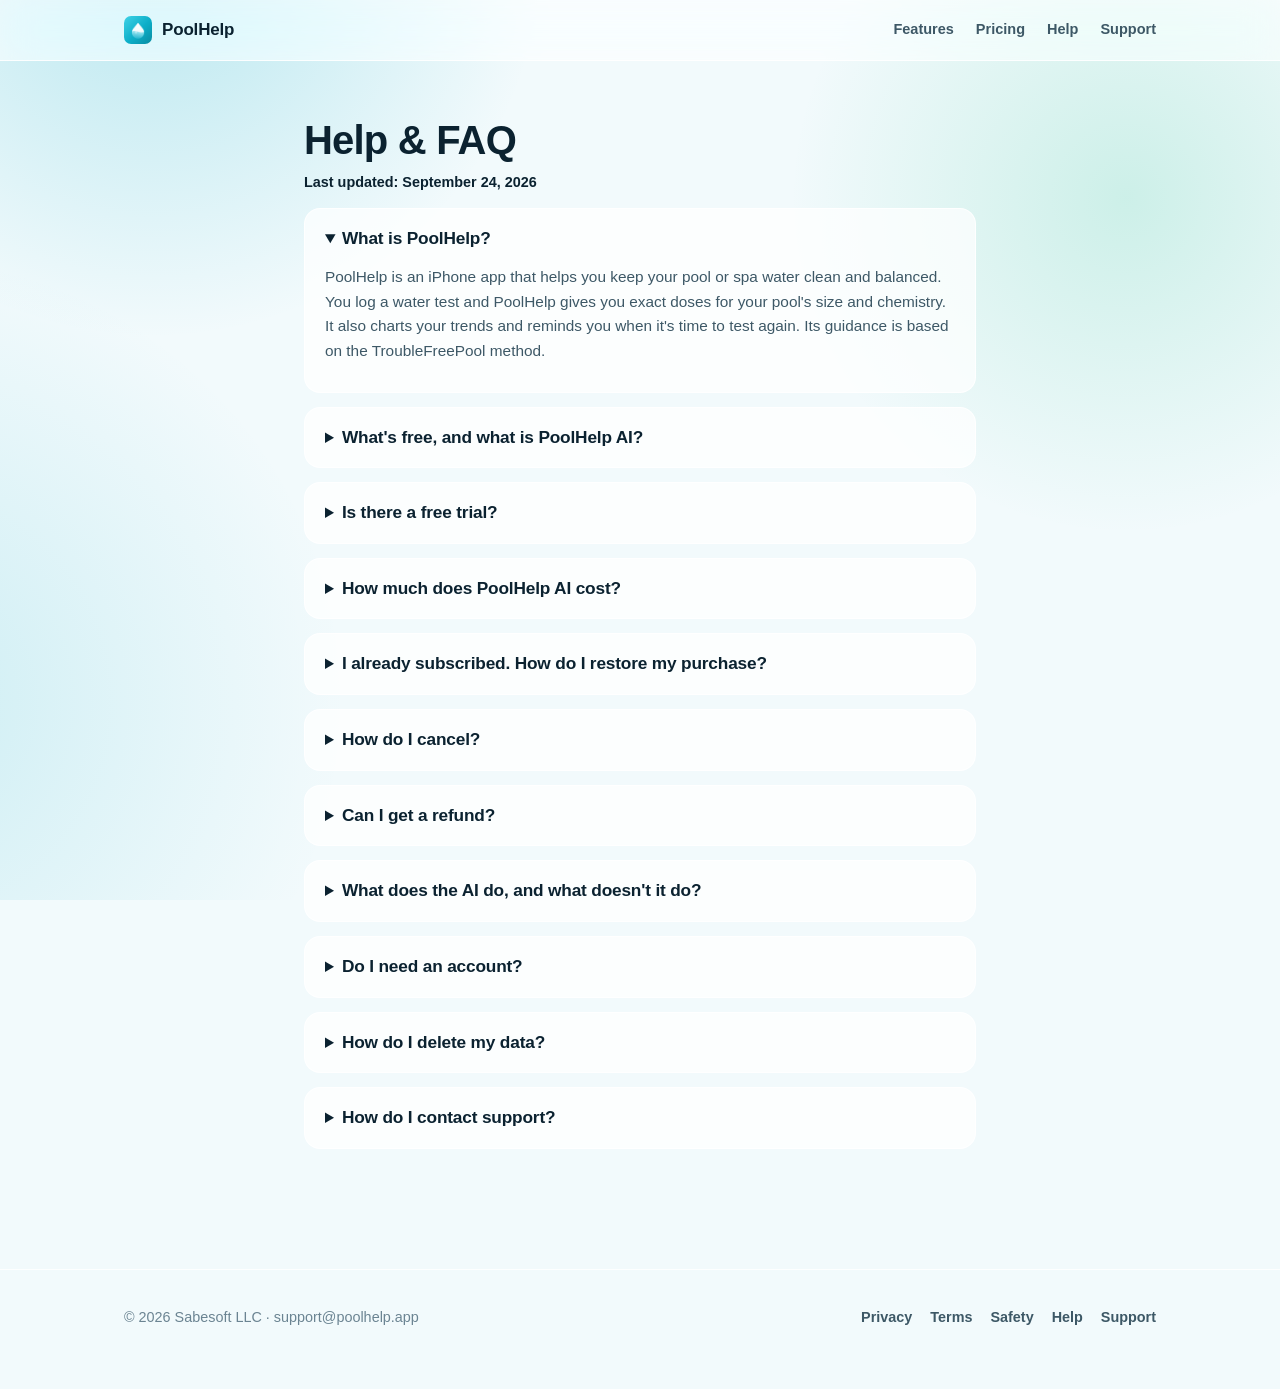
==== help/index.html @ 5549e13a "Help & FAQ page at /help, linked from every nav and from /support Add /help/ (CoS task 7.2) from doc" ====
<!DOCTYPE html>
<html lang="en">
<head>
<meta charset="utf-8">
<meta name="viewport" content="width=device-width, initial-scale=1">
<title>Help &amp; FAQ — PoolHelp</title>
<meta name="description" content="Answers to common PoolHelp questions: what is free, PoolHelp AI pricing and the free trial, restoring or cancelling a subscription, refunds, accounts and sync, and deleting your data.">
<link rel="stylesheet" href="/assets/style.css">
<link rel="icon" href="/assets/img/favicon.png">
<link rel="apple-touch-icon" href="/assets/img/apple-touch-icon.png">
<link rel="canonical" href="https://poolhelp.app/help/">
<style>
  /* Each question is a <details> whose summary carries the H2. */
  article.doc details { margin-top: 14px; }
  article.doc details summary h2 { display: inline; font-size: 1.08rem; margin: 0; }
  article.doc details ol { margin: 0.8em 0; }
</style>
</head>
<body>
<div class="water" aria-hidden="true"></div>
<header class="site">
  <div class="wrap">
    <a class="brand" href="/"><img src="/assets/img/favicon.png" alt="" width="28" height="28">PoolHelp</a>
    <nav class="top" aria-label="Site">
      <a href="/#features" class="hide-sm">Features</a>
      <a href="/#pricing" class="hide-sm">Pricing</a>
      <a href="/help/">Help</a>
      <a href="/support/">Support</a>
    </nav>
  </div>
</header>
<main><article class="doc">
<h1>Help &amp; FAQ</h1>
<p class="updated"><strong>Last updated: September 24, 2026</strong></p>
<details open>
<summary><h2>What is PoolHelp?</h2></summary>
<p>PoolHelp is an iPhone app that helps you keep your pool or spa water clean and balanced. You log a water test and PoolHelp gives you exact doses for your pool's size and chemistry. It also charts your trends and reminds you when it's time to test again. Its guidance is based on the TroubleFreePool method.</p>
</details>
<details>
<summary><h2>What's free, and what is PoolHelp AI?</h2></summary>
<p><strong>Free, with no account needed:</strong></p>
<ul>
<li>Water testing with a live health score</li>
<li>Exact dosing and the full chemistry engine</li>
<li>Trends, charts and target ranges</li>
<li>Reminders and a chemical log</li>
<li>Backup and sync with an optional free account</li>
<li>Up to <strong>two</strong> pools or spas</li>
</ul>
<p><strong>PoolHelp AI</strong> is an optional subscription. It adds:</p>
<ul>
<li>A chat assistant that answers questions using your pool's own numbers</li>
<li>Photo diagnosis for water that's green, cloudy, stained and so on, with a step-by-step plan</li>
<li>Test-strip scanning: photograph a dipped strip and the readings fill themselves in</li>
<li>Unlimited pools and spas</li>
</ul>
<p>If your subscription ends, you keep all of your data. Every pool you created keeps working. Only the AI features, and adding pools beyond two, lock again.</p>
</details>
<details>
<summary><h2>Is there a free trial?</h2></summary>
<p>New subscribers get a <strong>7-day free trial</strong>. If you cancel at least 24 hours before the trial ends, you won't be charged. Apple shows the exact trial terms on the purchase screen before you confirm. Trials are for new subscribers, and Apple decides who is eligible.</p>
</details>
<details>
<summary><h2>How much does PoolHelp AI cost?</h2></summary>
<p>PoolHelp AI is <strong>$9.99 a month</strong> or <strong>$79.99 a year</strong> (US prices). At launch PoolHelp AI is available in the US and Canada; in Canada the App Store shows the price in Canadian dollars before you buy. Payment is charged to your Apple ID. Your subscription renews automatically unless you cancel at least 24 hours before the end of the current period.</p>
</details>
<details>
<summary><h2>I already subscribed. How do I restore my purchase?</h2></summary>
<p>On a new iPhone, after reinstalling, or if PoolHelp AI shows as locked:</p>
<ol>
<li>Open PoolHelp and go to the <strong>Home</strong> tab.</li>
<li>Tap the <strong>gear icon</strong> (top right) to open <strong>Settings</strong>.</li>
<li>Under <strong>PoolHelp AI</strong>, tap <strong>Subscription</strong>.</li>
<li>Tap <strong>"Already subscribed? Restore purchase"</strong> at the bottom.</li>
</ol>
<p>Make sure you're signed in to the App Store with the <strong>same Apple ID</strong> you used to subscribe. If restoring doesn't find a subscription, the app says "No previous subscription found for this Apple ID." If you see that message and think it's wrong, email us (see below).</p>
</details>
<details>
<summary><h2>How do I cancel?</h2></summary>
<p>Apple manages subscriptions, so you cancel them in your iPhone's settings:</p>
<p><strong>iPhone Settings → [your name] → Subscriptions → PoolHelp AI → Cancel Subscription</strong></p>
<p>Cancelling stops future charges. You keep PoolHelp AI until the end of the period you've already paid for. Your pool data doesn't change.</p>
<p>Deleting the app or your PoolHelp account does <strong>not</strong> cancel your subscription. Only Apple can stop the billing.</p>
</details>
<details>
<summary><h2>Can I get a refund?</h2></summary>
<p>Payments go through Apple, so Apple handles all refunds. You can request one at <strong><a href="https://reportaproblem.apple.com" rel="noopener">reportaproblem.apple.com</a></strong>. We can't issue refunds ourselves.</p>
</details>
<details>
<summary><h2>What does the AI do, and what doesn't it do?</h2></summary>
<p><strong>It does:</strong></p>
<ul>
<li>Answer pool-care questions using your pool's volume, recent readings, chemical history and (if the pool has a location) the weather</li>
<li>Look at a photo of your water and suggest likely problems and a treatment plan</li>
<li>Read a photographed test strip into a draft that you check before saving</li>
</ul>
<p><strong>It doesn't:</strong></p>
<ul>
<li>Replace a physical test kit, the label on your chemicals, or a licensed professional. PoolHelp is <strong>a tool, not a professional service</strong>.</li>
<li>Always get things right. <strong>AI and app suggestions can be wrong.</strong></li>
</ul>
<p>Please verify before you dose:</p>
<ul>
<li>Confirm your readings with a physical test kit. Don't dose based on a single app estimate.</li>
<li>Read and follow the label on every chemical product. <strong>The label always wins over the app.</strong></li>
<li>Add chemicals in reasonable amounts, retest, and adjust gradually.</li>
<li><strong>Never mix chemicals together</strong>, and always add acid to water, never water to acid.</li>
</ul>
<p>Call a licensed professional for electrical work, gas heaters, structural problems, plumbing and leaks, or anything that seems unsafe.</p>
<p><strong>In an emergency</strong> (a medical emergency, chemical exposure, or any immediate danger), contact your local emergency services or poison control right away. Don't wait on the app.</p>
<p>Full details: <a href="/safety/">Safety &amp; Disclaimer</a>.</p>
</details>
<details>
<summary><h2>Do I need an account?</h2></summary>
<p>No. PoolHelp works fully without one, and your data stays on your iPhone.</p>
<p>You can create an optional free account with <strong>email and password</strong> or <strong>Sign in with Apple</strong> to back up your data and sync it across devices. Go to <strong>Settings → Account &amp; sync</strong>. While you're signed in, your pools, water tests, chemical log and reminders sync. <strong>Chat and diagnosis history never sync.</strong> They stay on your device.</p>
<p>Signing out stops syncing and keeps your data on your iPhone.</p>
</details>
<details>
<summary><h2>How do I delete my data?</h2></summary>
<p><strong>What's where:</strong></p>
<ul>
<li><strong>On your iPhone:</strong> everything (pools, tests, chemical log, reminders, chat and diagnosis history, settings).</li>
<li><strong>On our servers:</strong> only if you created an account, and only your pools, tests, chemical log and reminders.</li>
</ul>
<p><strong>Delete the data on your iPhone:</strong> Settings → <strong>Data</strong> → <strong>Reset all data</strong>, then tap again to confirm. This deletes all pools, tests and logs on the device. If you're signed in, it also removes your synced data from our servers and your other signed-in devices.</p>
<p><strong>Delete your account:</strong> Settings → <strong>Account &amp; sync</strong> → <strong>Delete account</strong> → <strong>Delete forever</strong>. You'll confirm with your password, or with Apple if you used Sign in with Apple. This permanently removes your account and everything synced to it from our servers. Data on this iPhone stays until you use Reset all data or delete the app.</p>
<p>Uninstalling the app deletes the data on your iPhone, but it does <strong>not</strong> delete synced data. You can also email us and we'll remove your account for you.</p>
</details>
<details>
<summary><h2>How do I contact support?</h2></summary>
<p>Email <strong><a href="mailto:support@poolhelp.app">support@poolhelp.app</a></strong>. For a bug, it helps to include your iPhone model, iOS version, the app version (Settings → About → Version), what you did, and a screenshot.</p>
</details>
</article></main>
<footer class="site">
  <div class="wrap">
    <span>© 2026 Sabesoft LLC · support@poolhelp.app</span>
    <nav aria-label="Legal">
      <a href="/privacy/">Privacy</a>
      <a href="/terms/">Terms</a>
      <a href="/safety/">Safety</a>
      <a href="/help/">Help</a>
      <a href="/support/">Support</a>
    </nav>
  </div>
</footer>
</body>
</html>
---- assets/style.css ----
/* PoolHelp — liquid glass over water.
   Tokens first; both themes restyle through them only. */

:root {
  --ink: #0b2230;
  --ink-2: #3d5866;
  --ink-3: #6b8492;
  --ground: #f2fafc;
  --ground-2: #e6f4f8;
  --aqua: #0dafc9;
  --aqua-deep: #0890a6;
  --mint: #22c08f;
  --glass: rgba(255, 255, 255, 0.58);
  --glass-stroke: rgba(255, 255, 255, 0.85);
  --card: rgba(255, 255, 255, 0.72);
  --shadow: 0 10px 30px rgba(11, 34, 48, 0.10);
  --radius: 22px;
}
@media (prefers-color-scheme: dark) {
  :root {
    --ink: #eaf6fa;
    --ink-2: #b9d2dc;
    --ink-3: #86a4b1;
    --ground: #081820;
    --ground-2: #0c2230;
    --aqua: #26c6de;
    --aqua-deep: #58d4e6;
    --mint: #2fd39f;
    --glass: rgba(24, 48, 62, 0.55);
    --glass-stroke: rgba(150, 205, 225, 0.22);
    --card: rgba(19, 42, 55, 0.72);
    --shadow: 0 10px 30px rgba(0, 0, 0, 0.35);
  }
}

* { box-sizing: border-box; margin: 0; padding: 0; }
html { scroll-behavior: smooth; }
@media (prefers-reduced-motion: reduce) {
  html { scroll-behavior: auto; }
  *, *::before, *::after { animation: none !important; transition: none !important; }
}

body {
  font-family: -apple-system, BlinkMacSystemFont, "SF Pro Text", "Segoe UI", Roboto, Helvetica, Arial, sans-serif;
  color: var(--ink);
  background: var(--ground);
  line-height: 1.6;
  overflow-x: hidden;
}

/* Slow pools of colour behind the glass — same trick as the app's backdrop. */
.water {
  position: fixed; inset: 0; z-index: -1; pointer-events: none;
  background:
    radial-gradient(560px 560px at 12% -6%, color-mix(in srgb, var(--aqua) 26%, transparent), transparent 70%),
    radial-gradient(480px 480px at 88% 22%, color-mix(in srgb, var(--mint) 18%, transparent), transparent 70%),
    radial-gradient(640px 640px at -8% 78%, color-mix(in srgb, var(--aqua) 16%, transparent), transparent 70%),
    var(--ground);
}

.wrap { max-width: 1080px; margin: 0 auto; padding: 0 24px; }

/* ── Nav ── */
header.site {
  position: sticky; top: 0; z-index: 10;
  backdrop-filter: blur(18px) saturate(160%);
  -webkit-backdrop-filter: blur(18px) saturate(160%);
  background: var(--glass);
  border-bottom: 1px solid var(--glass-stroke);
}
header.site .wrap { display: flex; align-items: center; gap: 14px; height: 60px; }
.brand { display: flex; align-items: center; gap: 10px; font-weight: 800; font-size: 17px; color: var(--ink); text-decoration: none; letter-spacing: -0.01em; }
.brand img { width: 28px; height: 28px; border-radius: 7px; }
nav.top { margin-left: auto; display: flex; gap: 22px; }
nav.top a { color: var(--ink-2); text-decoration: none; font-size: 14.5px; font-weight: 600; }
nav.top a:hover, nav.top a:focus-visible { color: var(--aqua-deep); }
@media (max-width: 640px) { nav.top a.hide-sm { display: none; } }

/* ── Hero ── */
.hero { padding: 72px 0 30px; display: grid; grid-template-columns: 1.15fr 0.85fr; gap: 40px; align-items: center; }
@media (max-width: 820px) { .hero { grid-template-columns: 1fr; padding-top: 48px; } }
.hero h1 {
  font-size: clamp(2.4rem, 5.4vw, 3.6rem);
  line-height: 1.05; letter-spacing: -0.03em; font-weight: 800;
  text-wrap: balance;
}
.hero h1 em { font-style: normal; color: var(--aqua-deep); }
.hero .lede { margin-top: 18px; font-size: 1.16rem; color: var(--ink-2); max-width: 34rem; }
.cta-row { margin-top: 28px; display: flex; align-items: center; gap: 16px; flex-wrap: wrap; }
.store-badge {
  display: inline-flex; align-items: center; gap: 10px;
  background: var(--ink); color: var(--ground);
  padding: 12px 22px; border-radius: 14px; text-decoration: none;
  font-weight: 700; font-size: 1rem; letter-spacing: -0.01em;
  box-shadow: var(--shadow);
}
@media (prefers-color-scheme: dark) { .store-badge { background: #eaf6fa; color: #081820; } }
.store-badge svg { width: 20px; height: 20px; }
.soon { font-size: 0.85rem; color: var(--ink-3); font-weight: 600; }
.phone { justify-self: center; position: relative; padding: 26px 10px; }
/* soft water glow behind the device */
.phone::before {
  content: ""; position: absolute; inset: -8% -14%;
  background: radial-gradient(closest-side, color-mix(in srgb, var(--aqua) 34%, transparent), transparent 72%);
  filter: blur(6px); z-index: -1;
}
.phone img {
  width: min(292px, 68vw); height: auto; border-radius: 38px; display: block;
  border: 1px solid var(--glass-stroke);
  box-shadow:
    0 30px 70px rgba(11, 34, 48, 0.28),
    0 4px 14px rgba(11, 34, 48, 0.12);
  transform: rotate(2deg);
  animation: bob 7s ease-in-out infinite alternate;
}
@keyframes bob { from { transform: rotate(2deg) translateY(0); } to { transform: rotate(2deg) translateY(-10px); } }

/* ── Sections ── */
section { padding: 56px 0; }
.kicker { text-transform: uppercase; letter-spacing: 0.12em; font-size: 0.78rem; font-weight: 800; color: var(--aqua-deep); }
h2.sec { font-size: clamp(1.7rem, 3.4vw, 2.3rem); letter-spacing: -0.02em; font-weight: 800; margin-top: 6px; text-wrap: balance; }
.sec-sub { color: var(--ink-2); margin-top: 10px; max-width: 40rem; }

.grid { margin-top: 34px; display: grid; grid-template-columns: repeat(3, 1fr); gap: 18px; }
@media (max-width: 900px) { .grid { grid-template-columns: repeat(2, 1fr); } }
@media (max-width: 560px) { .grid { grid-template-columns: 1fr; } }
.tile {
  background: var(--card);
  border: 1px solid var(--glass-stroke);
  border-radius: var(--radius);
  padding: 22px;
  backdrop-filter: blur(10px);
  -webkit-backdrop-filter: blur(10px);
  box-shadow: var(--shadow);
}
.tile h3 { font-size: 1.06rem; letter-spacing: -0.01em; margin-bottom: 6px; }
.tile p { font-size: 0.95rem; color: var(--ink-2); }
.tile .ico { width: 40px; height: 40px; border-radius: 12px; display: grid; place-items: center; margin-bottom: 14px;
  background: color-mix(in srgb, var(--aqua) 14%, transparent); color: var(--aqua-deep); font-size: 20px; }

/* screenshots band */
.shots { display: flex; gap: 18px; overflow-x: auto; padding: 30px 4px 14px; scroll-snap-type: x mandatory; }
.shots img {
  width: 226px; height: auto; border-radius: 26px; scroll-snap-align: center; flex: none;
  border: 1px solid var(--glass-stroke); box-shadow: var(--shadow);
  transition: transform 0.25s ease;
}
.shots img:hover { transform: translateY(-6px); }

/* pricing */
.plans { margin-top: 34px; display: grid; grid-template-columns: 1fr 1fr; gap: 18px; }
@media (max-width: 720px) { .plans { grid-template-columns: 1fr; } }
.plan { background: var(--card); border: 1px solid var(--glass-stroke); border-radius: var(--radius); padding: 28px; backdrop-filter: blur(10px); -webkit-backdrop-filter: blur(10px); box-shadow: var(--shadow); }
.plan.ai { border: 2px solid var(--aqua); position: relative; }
.plan .name { font-weight: 800; font-size: 1.2rem; letter-spacing: -0.01em; }
.plan .price { margin: 10px 0 2px; font-size: 2rem; font-weight: 800; letter-spacing: -0.02em; color: var(--aqua-deep); }
.plan .price small { font-size: 0.95rem; color: var(--ink-3); font-weight: 600; }
.plan ul { list-style: none; margin-top: 16px; display: grid; gap: 9px; }
.plan li { padding-left: 26px; position: relative; font-size: 0.97rem; color: var(--ink-2); }
.plan li::before { content: "✓"; position: absolute; left: 0; color: var(--mint); font-weight: 800; }
.badge-best { position: absolute; top: -12px; right: 20px; background: var(--aqua); color: #fff; font-size: 0.75rem; font-weight: 800; padding: 4px 12px; border-radius: 999px; }
.fineprint { margin-top: 16px; font-size: 0.8rem; color: var(--ink-3); }
.fineprint a { color: inherit; }

/* FAQ */
details { background: var(--card); border: 1px solid var(--glass-stroke); border-radius: 16px; padding: 16px 20px; margin-top: 12px; }
details summary { cursor: pointer; font-weight: 700; font-size: 1rem; }
details p { margin-top: 10px; color: var(--ink-2); font-size: 0.96rem; }
details a { color: var(--aqua-deep); }

/* ── Article pages (legal, support) ── */
article.doc { max-width: 720px; margin: 0 auto; padding: 56px 24px 80px; }
article.doc h1 { font-size: clamp(1.9rem, 4vw, 2.5rem); letter-spacing: -0.02em; line-height: 1.15; }
article.doc h2 { font-size: 1.3rem; letter-spacing: -0.01em; margin: 2.2em 0 0.6em; }
article.doc h3 { font-size: 1.08rem; margin: 1.8em 0 0.5em; }
article.doc p { margin: 0.8em 0; color: var(--ink-2); }
article.doc li { margin: 0.45em 0 0.45em 1.4em; color: var(--ink-2); }
article.doc strong { color: var(--ink); }
article.doc a { color: var(--aqua-deep); }
article.doc .updated { color: var(--ink-3); font-size: 0.9rem; margin-top: 8px; }

/* footer */
footer.site { border-top: 1px solid var(--glass-stroke); padding: 36px 0 60px; margin-top: 40px; }
footer.site .wrap { display: flex; flex-wrap: wrap; gap: 18px; align-items: center; color: var(--ink-3); font-size: 0.9rem; }
footer.site nav { display: flex; gap: 18px; flex-wrap: wrap; margin-left: auto; }
footer.site a { color: var(--ink-2); text-decoration: none; font-weight: 600; }
footer.site a:hover { color: var(--aqua-deep); }

:focus-visible { outline: 2px solid var(--aqua); outline-offset: 2px; border-radius: 4px; }
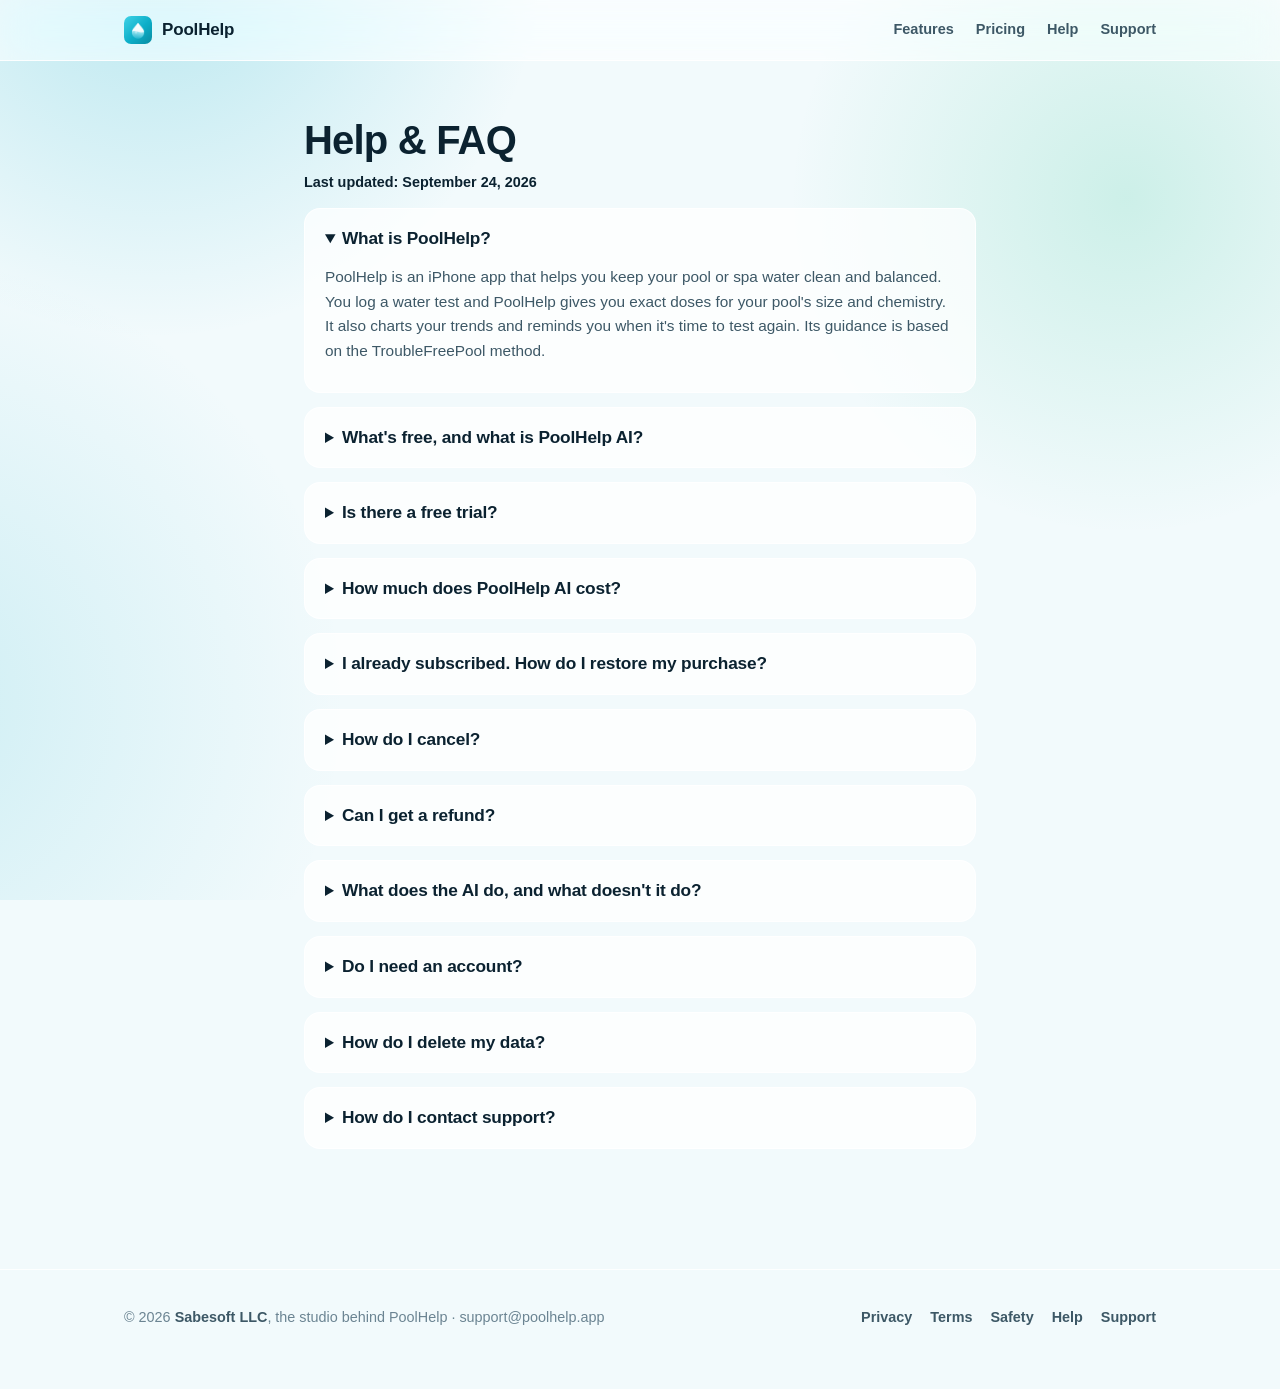
==== commit f195eee3: "Link footer to sabesoft.co and credit Sabesoft as the studio behind PoolHelp Co-Authored-By: Claude " ====
--- a/help/index.html
+++ b/help/index.html
@@ -62,7 +62,7 @@
 </details>
 <details>
 <summary><h2>How much does PoolHelp AI cost?</h2></summary>
-<p>PoolHelp AI is <strong>$9.99 a month</strong> or <strong>$79.99 a year</strong> (US prices). At launch PoolHelp AI is available in the US and Canada; in Canada the App Store shows the price in Canadian dollars before you buy. Payment is charged to your Apple ID. Your subscription renews automatically unless you cancel at least 24 hours before the end of the current period.</p>
+<p>PoolHelp AI is <strong>$9.99 a month</strong> or <strong>$79.99 a year</strong> (US prices). At launch PoolHelp AI is available in the US and Canada; in Canada the App Store shows the price in Canadian dollars before you buy. Payment is charged to your Apple Account. Your subscription renews automatically unless you cancel at least 24 hours before the end of the current period.</p>
 </details>
 <details>
 <summary><h2>I already subscribed. How do I restore my purchase?</h2></summary>
@@ -73,7 +73,7 @@
 <li>Under <strong>PoolHelp AI</strong>, tap <strong>Subscription</strong>.</li>
 <li>Tap <strong>"Already subscribed? Restore purchase"</strong> at the bottom.</li>
 </ol>
-<p>Make sure you're signed in to the App Store with the <strong>same Apple ID</strong> you used to subscribe. If restoring doesn't find a subscription, the app says "No previous subscription found for this Apple ID." If you see that message and think it's wrong, email us (see below).</p>
+<p>Make sure you're signed in to the App Store with the <strong>same Apple Account</strong> you used to subscribe. If restoring doesn't find a subscription, the app says "No previous subscription found for this Apple Account." If you see that message and think it's wrong, email us (see below).</p>
 </details>
 <details>
 <summary><h2>How do I cancel?</h2></summary>
@@ -134,7 +134,7 @@
 </article></main>
 <footer class="site">
   <div class="wrap">
-    <span>© 2026 Sabesoft LLC · support@poolhelp.app</span>
+    <span>© 2026 <a href="https://sabesoft.co" rel="noopener">Sabesoft LLC</a>, the studio behind PoolHelp · support@poolhelp.app</span>
     <nav aria-label="Legal">
       <a href="/privacy/">Privacy</a>
       <a href="/terms/">Terms</a>
